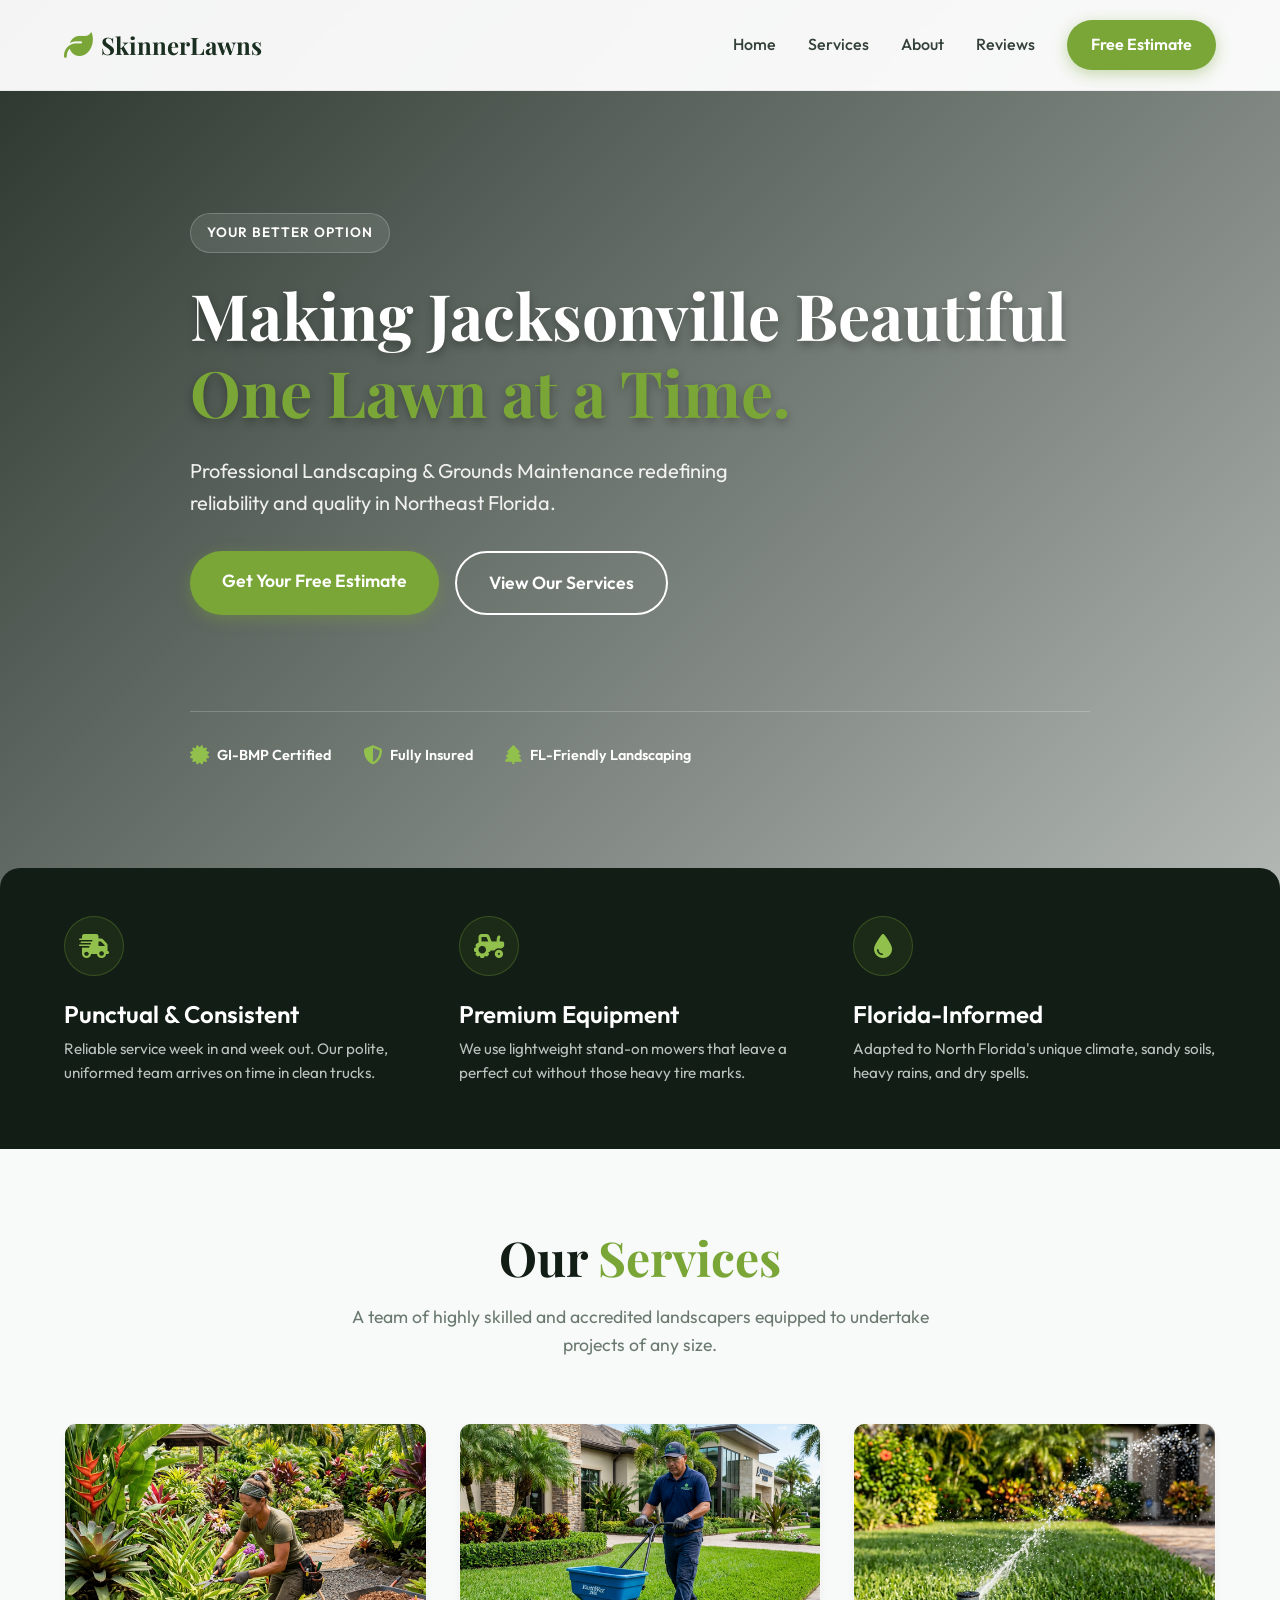
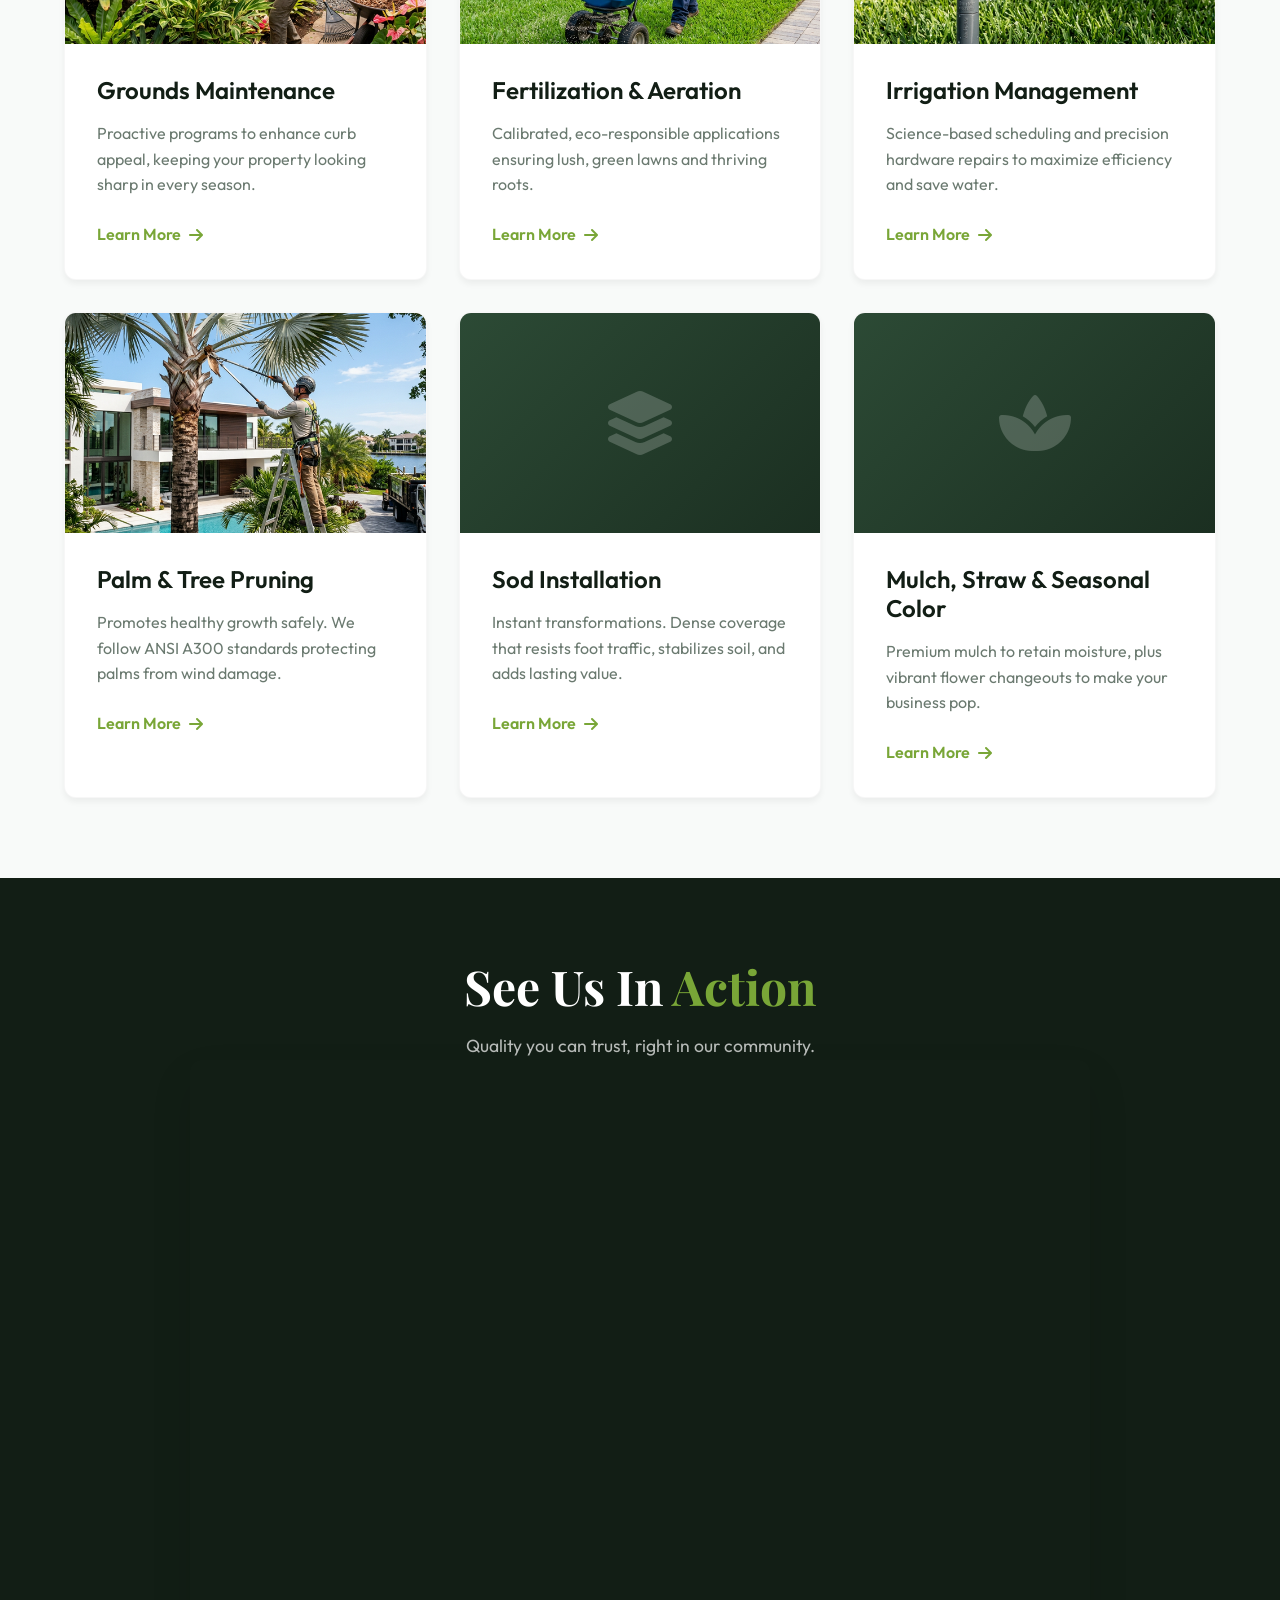
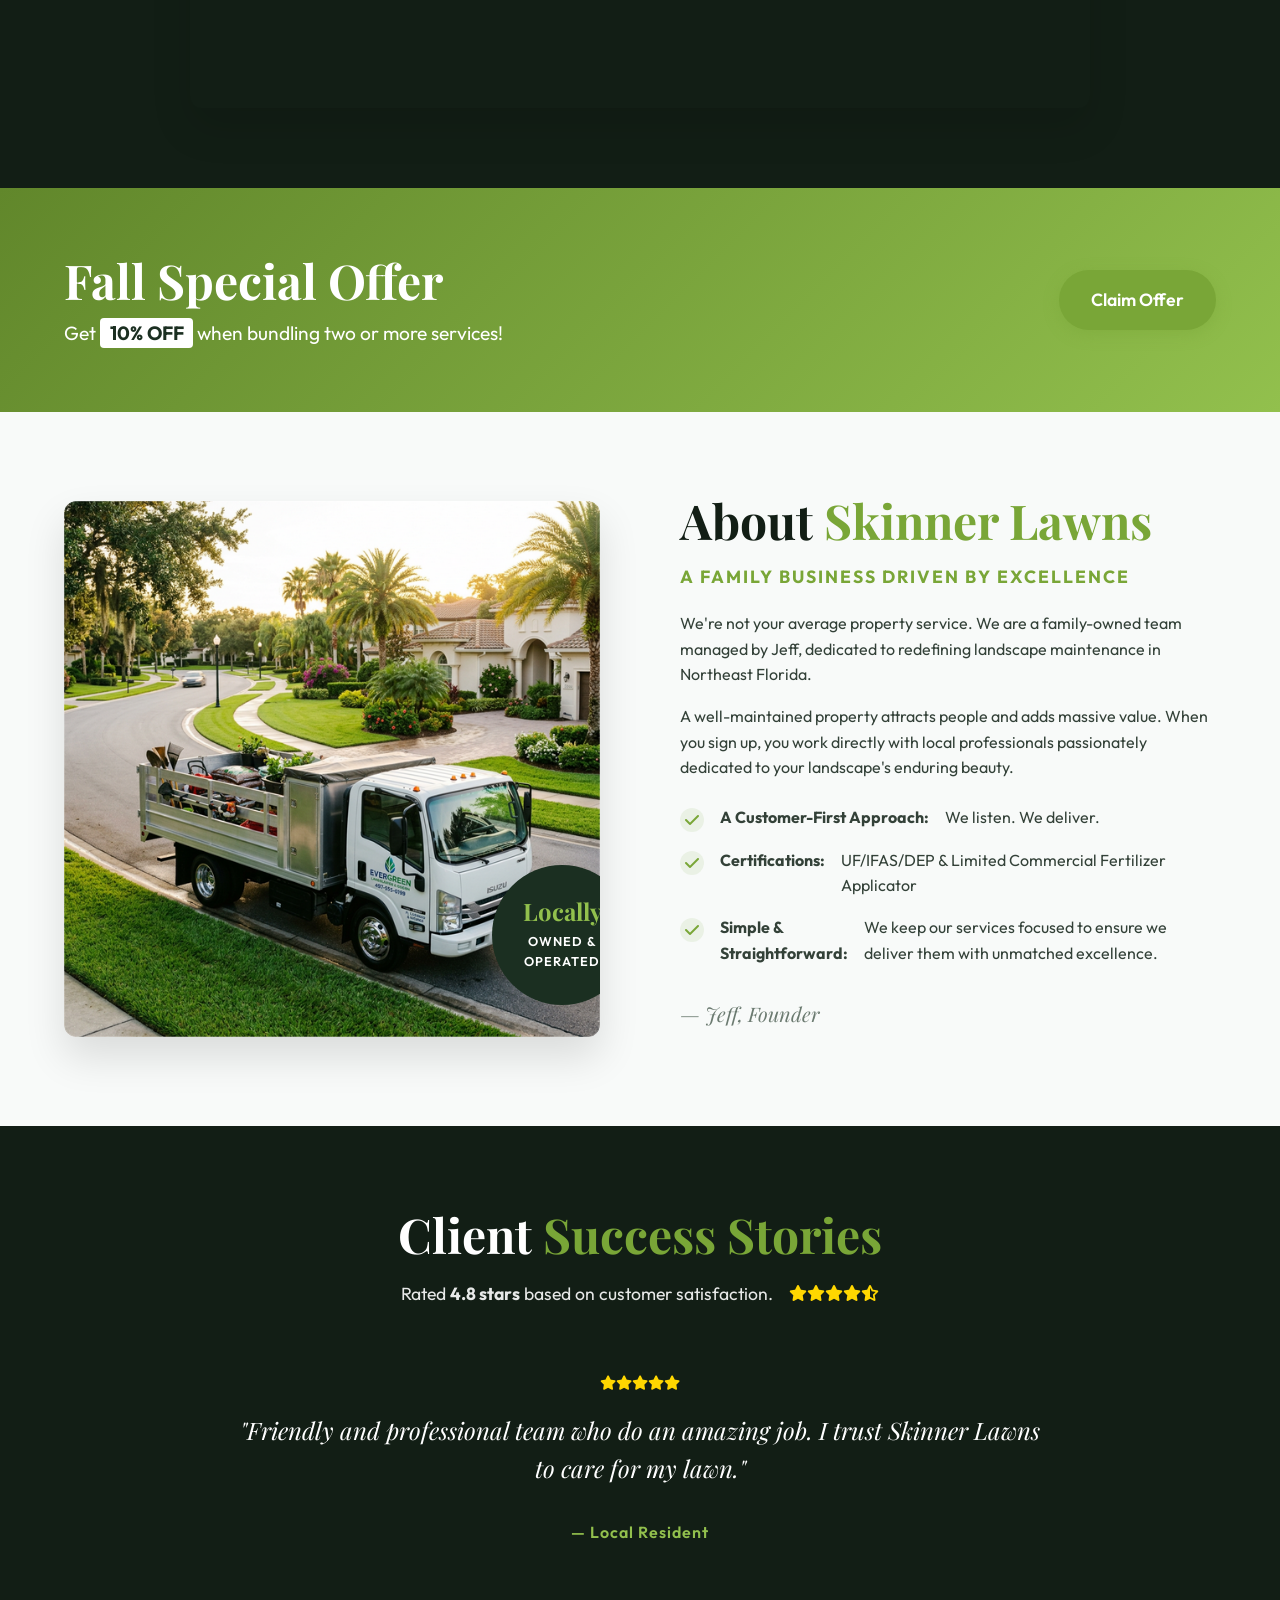
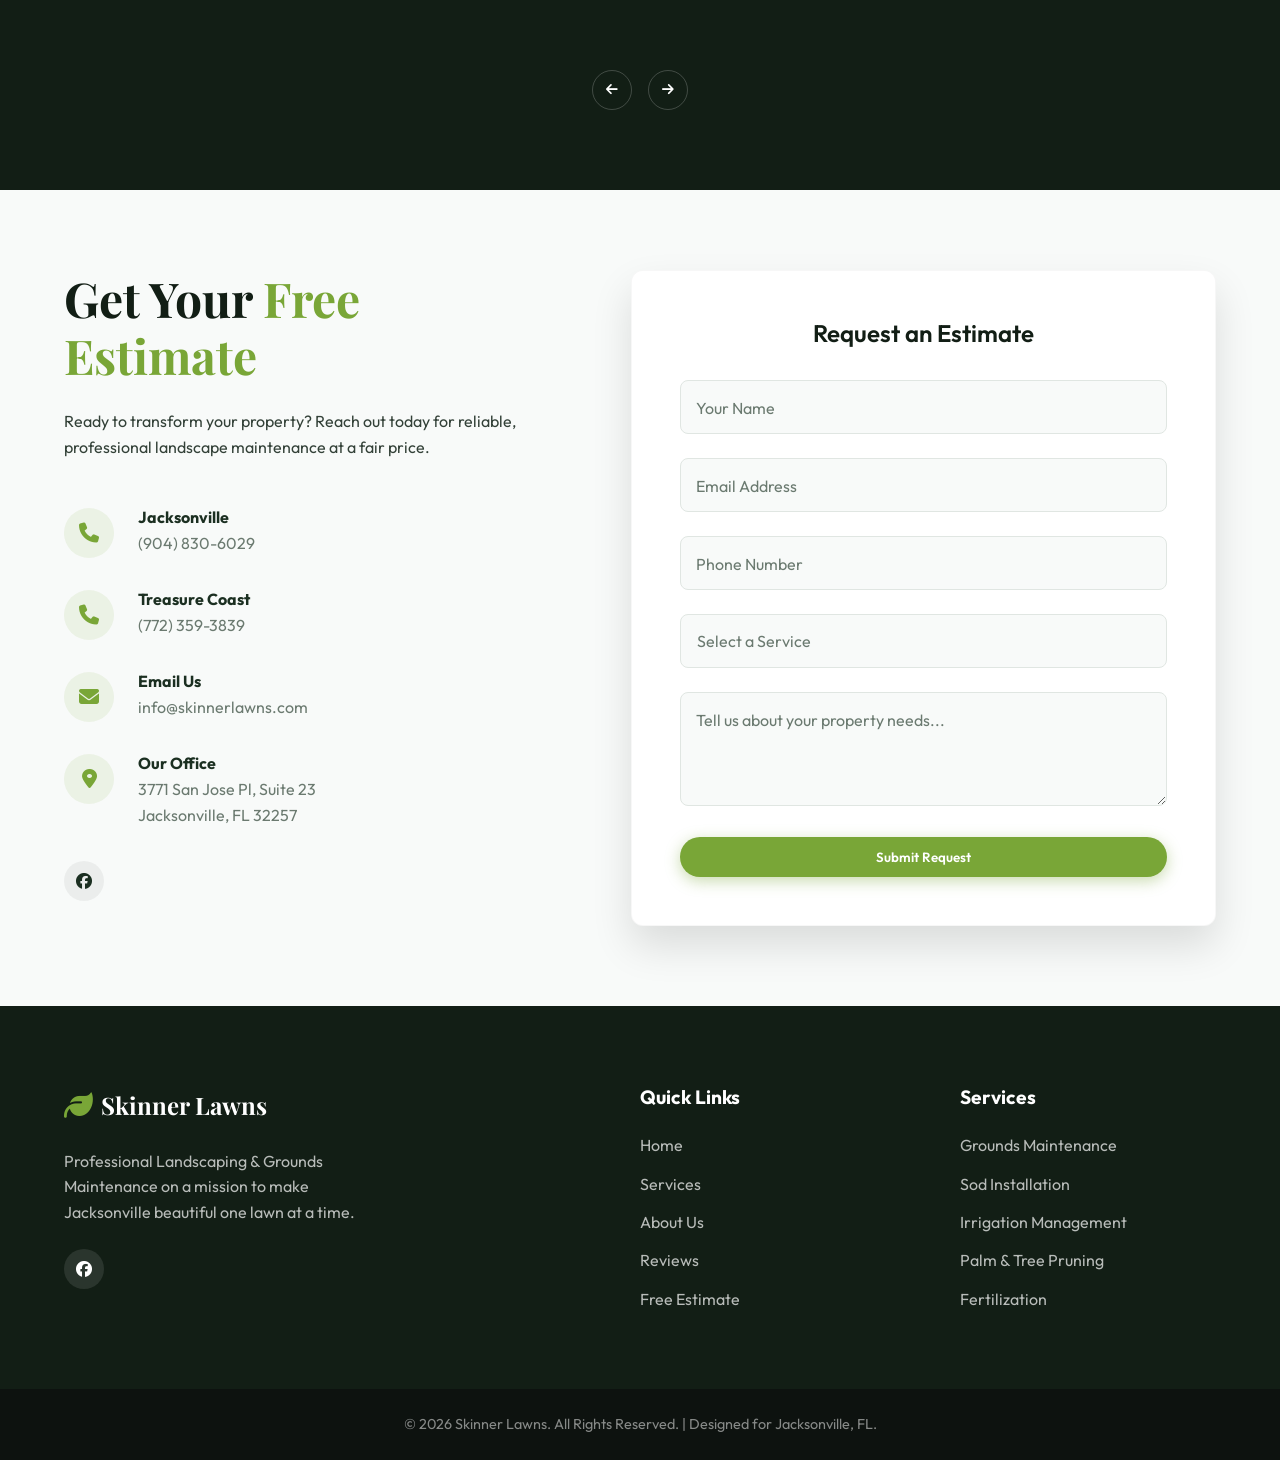
==== index.html @ cf9967a9 "Initial commit of Skinner Lawns website" ====
<!DOCTYPE html>
<html lang="en">

<head>
    <meta charset="UTF-8">
    <meta name="viewport" content="width=device-width, initial-scale=1.0">
    <!-- SEO Meta Tags -->
    <title>Skinner Lawns | Professional Landscaping & Grounds Maintenance in Jacksonville</title>
    <meta name="description"
        content="Skinner Lawns offers reliable, professional landscape maintenance for commercial and residential properties in Jacksonville, FL. Experts in Florida-Friendly Landscaping, sod, irrigation, and more.">
    <meta name="keywords"
        content="landscaping jacksonville, skinner lawns, grounds maintenance, lawn care, grass cutting, sod installation florida, irrigation repair">
    <meta name="author" content="Skinner Lawns">
    <!-- Fonts -->
    <link rel="preconnect" href="https://fonts.googleapis.com">
    <link rel="preconnect" href="https://fonts.gstatic.com" crossorigin>
    <link
        href="https://fonts.googleapis.com/css2?family=Outfit:wght@300;400;600;700&family=Playfair+Display:ital,wght@0,600;1,600&display=swap"
        rel="stylesheet">
    <!-- Icons -->
    <link rel="stylesheet" href="https://cdnjs.cloudflare.com/ajax/libs/font-awesome/6.4.0/css/all.min.css">
    <!-- Styles -->
    <link rel="stylesheet" href="styles.css">
</head>

<body>
    <!-- Header -->
    <header class="navbar">
        <div class="container nav-container">
            <a href="#" class="logo">
                <i class="fa-solid fa-leaf"></i>
                <span class="logo-text">Skinner<span class="logo-accent">Lawns</span></span>
            </a>
            <nav class="nav-links">
                <a href="#home">Home</a>
                <a href="#services">Services</a>
                <a href="#about">About</a>
                <a href="#testimonials">Reviews</a>
                <a href="#contact" class="btn btn-primary">Free Estimate</a>
            </nav>
            <div class="mobile-menu-toggle">
                <i class="fa-solid fa-bars"></i>
            </div>
        </div>
    </header>

    <!-- Hero Section -->
    <section id="home" class="hero">
        <div class="hero-bg">
            <div class="video-container">
                <iframe src="https://player.vimeo.com/video/823159631?background=1&autoplay=1&loop=1&byline=0&title=0"
                    frameborder="0" allow="autoplay; fullscreen" allowfullscreen></iframe>
            </div>
        </div>
        <div class="hero-overlay"></div>
        <div class="container hero-content">
            <div class="hero-text">
                <div class="badge">Your Better Option</div>
                <h1 class="hero-title">Making Jacksonville Beautiful <span class="text-accent">One Lawn at a
                        Time.</span></h1>
                <p class="hero-subtitle">Professional Landscaping & Grounds Maintenance redefining reliability and
                    quality in Northeast Florida.</p>
                <div class="hero-cta">
                    <a href="#contact" class="btn btn-primary btn-large">Get Your Free Estimate</a>
                    <a href="#services" class="btn btn-secondary btn-large">View Our Services</a>
                </div>
            </div>
            <div class="hero-certifications">
                <div class="cert-item"><i class="fa-solid fa-certificate"></i> GI-BMP Certified</div>
                <div class="cert-item"><i class="fa-solid fa-shield-halved"></i> Fully Insured</div>
                <div class="cert-item"><i class="fa-solid fa-tree"></i> FL-Friendly Landscaping</div>
            </div>
        </div>
    </section>

    <!-- Value Proposition Section -->
    <section class="value-prop">
        <div class="container">
            <div class="vpc-grid">
                <div class="vp-item">
                    <div class="vp-icon"><i class="fa-solid fa-truck-fast"></i></div>
                    <h3>Punctual & Consistent</h3>
                    <p>Reliable service week in and week out. Our polite, uniformed team arrives on time in clean
                        trucks.</p>
                </div>
                <div class="vp-item">
                    <div class="vp-icon"><i class="fa-solid fa-tractor"></i></div>
                    <h3>Premium Equipment</h3>
                    <p>We use lightweight stand-on mowers that leave a perfect cut without those heavy tire marks.</p>
                </div>
                <div class="vp-item">
                    <div class="vp-icon"><i class="fa-solid fa-droplet"></i></div>
                    <h3>Florida-Informed</h3>
                    <p>Adapted to North Florida's unique climate, sandy soils, heavy rains, and dry spells.</p>
                </div>
            </div>
        </div>
    </section>

    <!-- Services Section -->
    <section id="services" class="services section-padding">
        <div class="container">
            <div class="section-header text-center">
                <h2>Our <span class="text-accent">Services</span></h2>
                <p>A team of highly skilled and accredited landscapers equipped to undertake projects of any size.</p>
            </div>
            <div class="services-grid">
                <div class="service-card">
                    <div class="service-image-wrapper">
                        <img src="assets/service_mowing.png" alt="Grounds Maintenance" id="serviceImage1">
                    </div>
                    <div class="service-content">
                        <h3>Grounds Maintenance</h3>
                        <p>Proactive programs to enhance curb appeal, keeping your property looking sharp in every
                            season.</p>
                        <a href="#contact" class="service-link">Learn More <i class="fa-solid fa-arrow-right"></i></a>
                    </div>
                </div>
                <div class="service-card">
                    <div class="service-image-wrapper">
                        <img src="assets/service_fertilization.png" alt="Fertilization & Aeration" id="serviceImage2">
                    </div>
                    <div class="service-content">
                        <h3>Fertilization & Aeration</h3>
                        <p>Calibrated, eco-responsible applications ensuring lush, green lawns and thriving roots.</p>
                        <a href="#contact" class="service-link">Learn More <i class="fa-solid fa-arrow-right"></i></a>
                    </div>
                </div>
                <div class="service-card">
                    <div class="service-image-wrapper">
                        <img src="assets/service_irrigation.png" alt="Irrigation Management" id="serviceImage3">
                    </div>
                    <div class="service-content">
                        <h3>Irrigation Management</h3>
                        <p>Science-based scheduling and precision hardware repairs to maximize efficiency and save
                            water.</p>
                        <a href="#contact" class="service-link">Learn More <i class="fa-solid fa-arrow-right"></i></a>
                    </div>
                </div>
                <div class="service-card">
                    <div class="service-image-wrapper">
                        <img src="assets/service_pruning.png" alt="Palm & Tree Pruning" id="serviceImage4">
                    </div>
                    <div class="service-content">
                        <h3>Palm & Tree Pruning</h3>
                        <p>Promotes healthy growth safely. We follow ANSI A300 standards protecting palms from wind
                            damage.</p>
                        <a href="#contact" class="service-link">Learn More <i class="fa-solid fa-arrow-right"></i></a>
                    </div>
                </div>
                <div class="service-card">
                    <div class="service-image-placeholder"><i class="fa-solid fa-layer-group"></i></div>
                    <div class="service-content">
                        <h3>Sod Installation</h3>
                        <p>Instant transformations. Dense coverage that resists foot traffic, stabilizes soil, and adds
                            lasting value.</p>
                        <a href="#contact" class="service-link">Learn More <i class="fa-solid fa-arrow-right"></i></a>
                    </div>
                </div>
                <div class="service-card">
                    <div class="service-image-placeholder"><i class="fa-solid fa-spa"></i></div>
                    <div class="service-content">
                        <h3>Mulch, Straw & Seasonal Color</h3>
                        <p>Premium mulch to retain moisture, plus vibrant flower changeouts to make your business pop.
                        </p>
                        <a href="#contact" class="service-link">Learn More <i class="fa-solid fa-arrow-right"></i></a>
                    </div>
                </div>
            </div>
        </div>
    </section>

    <!-- Video Showcase Section -->
    <section class="video-showcase section-padding" style="background-color: var(--primary-dark); color: white;">
        <div class="container">
            <div class="section-header text-center">
                <h2 style="color: white;">See Us In <span class="text-accent">Action</span></h2>
                <p style="color: rgba(255,255,255,0.7);">Quality you can trust, right in our community.</p>
            </div>
            <div class="video-wrapper"
                style="position: relative; padding-bottom: 56.25%; height: 0; overflow: hidden; max-width: 900px; margin: 0 auto; border-radius: var(--border-radius); box-shadow: var(--shadow-lg);">
                <iframe src="https://player.vimeo.com/video/1162400580?color=79a637&title=0&byline=0&portrait=0"
                    style="position: absolute; top: 0; left: 0; width: 100%; height: 100%; border: 0;"
                    allow="autoplay; fullscreen; picture-in-picture" allowfullscreen></iframe>
            </div>
        </div>
    </section>

    <!-- Special Offer Banner -->
    <section class="special-offer">
        <div class="container offer-container">
            <div class="offer-text">
                <h2>Fall Special Offer</h2>
                <p>Get <span class="highlight">10% OFF</span> when bundling two or more services!</p>
            </div>
            <a href="#contact" class="btn btn-primary btn-large">Claim Offer</a>
        </div>
    </section>

    <!-- About Section -->
    <section id="about" class="about section-padding">
        <div class="container about-container">
            <div class="about-image">
                <img src="assets/about_team.png" alt="Skinner Lawns Team" id="aboutImage">
                <div class="experience-badge">
                    <span class="number">Locally</span>
                    <span class="text">Owned & Operated</span>
                </div>
            </div>
            <div class="about-text">
                <h2>About <span class="text-accent">Skinner Lawns</span></h2>
                <h4 class="founder-intro">A Family Business Driven by Excellence</h4>
                <p>We're not your average property service. We are a family-owned team managed by Jeff, dedicated to
                    redefining landscape maintenance in Northeast Florida.</p>
                <p>A well-maintained property attracts people and adds massive value. When you sign up, you work
                    directly with local professionals passionately dedicated to your landscape's enduring beauty.</p>
                <ul class="about-list">
                    <li><i class="fa-solid fa-check"></i> <strong>A Customer-First Approach:</strong> We listen. We
                        deliver.</li>
                    <li><i class="fa-solid fa-check"></i> <strong>Certifications:</strong> UF/IFAS/DEP & Limited
                        Commercial Fertilizer Applicator</li>
                    <li><i class="fa-solid fa-check"></i> <strong>Simple & Straightforward:</strong> We keep our
                        services focused to ensure we deliver them with unmatched excellence.</li>
                </ul>
                <div class="founder-sig">
                    <p>— Jeff, Founder</p>
                </div>
            </div>
        </div>
    </section>

    <!-- Testimonials Section -->
    <section id="testimonials" class="testimonials section-padding dark-bg">
        <div class="container">
            <div class="section-header text-center">
                <h2>Client <span class="text-accent">Success Stories</span></h2>
                <div class="rating-overall">
                    <p>Rated <strong>4.8 stars</strong> based on customer satisfaction.</p>
                    <div class="stars">
                        <i class="fa-solid fa-star"></i><i class="fa-solid fa-star"></i><i
                            class="fa-solid fa-star"></i><i class="fa-solid fa-star"></i><i
                            class="fa-solid fa-star-half-stroke"></i>
                    </div>
                </div>
            </div>
            <div class="testimonial-slider" id="testimonialSlider">
                <!-- Javascript will populate this -->
            </div>
            <div class="slider-controls">
                <button class="slider-btn" id="prevBtn"><i class="fa-solid fa-arrow-left"></i></button>
                <button class="slider-btn" id="nextBtn"><i class="fa-solid fa-arrow-right"></i></button>
            </div>
        </div>
    </section>

    <!-- Free Estimate / Contact Section -->
    <section id="contact" class="contact section-padding">
        <div class="container contact-container">
            <div class="contact-info">
                <h2>Get Your <span class="text-accent">Free Estimate</span></h2>
                <p>Ready to transform your property? Reach out today for reliable, professional landscape maintenance at
                    a fair price.</p>

                <div class="contact-details">
                    <div class="contact-item">
                        <div class="icon"><i class="fa-solid fa-phone"></i></div>
                        <div>
                            <h4>Jacksonville</h4>
                            <a href="tel:9048306029">(904) 830-6029</a>
                        </div>
                    </div>
                    <div class="contact-item">
                        <div class="icon"><i class="fa-solid fa-phone"></i></div>
                        <div>
                            <h4>Treasure Coast</h4>
                            <a href="tel:7723593839">(772) 359-3839</a>
                        </div>
                    </div>
                    <div class="contact-item">
                        <div class="icon"><i class="fa-solid fa-envelope"></i></div>
                        <div>
                            <h4>Email Us</h4>
                            <a href="mailto:info@skinnerlawns.com">info@skinnerlawns.com</a>
                        </div>
                    </div>
                    <div class="contact-item">
                        <div class="icon"><i class="fa-solid fa-location-dot"></i></div>
                        <div>
                            <h4>Our Office</h4>
                            <address>3771 San Jose Pl, Suite 23<br>Jacksonville, FL 32257</address>
                        </div>
                    </div>
                </div>

                <div class="social-links mt-4">
                    <a href="https://facebook.com/skinnerlawnservices/" target="_blank" aria-label="Facebook"><i
                            class="fa-brands fa-facebook"></i></a>
                </div>
            </div>

            <div class="contact-form-wrapper">
                <form class="contact-form" id="estimateForm">
                    <h3>Request an Estimate</h3>
                    <div class="form-group">
                        <input type="text" id="name" required placeholder=" ">
                        <label for="name">Your Name</label>
                    </div>
                    <div class="form-group">
                        <input type="email" id="email" required placeholder=" ">
                        <label for="email">Email Address</label>
                    </div>
                    <div class="form-group">
                        <input type="tel" id="phone" required placeholder=" ">
                        <label for="phone">Phone Number</label>
                    </div>
                    <div class="form-group">
                        <select id="service" required>
                            <option value="" disabled selected>Select a Service</option>
                            <option value="grounds">Grounds Maintenance</option>
                            <option value="sod">Sod Installation</option>
                            <option value="pruning">Palm & Tree Pruning</option>
                            <option value="irrigation">Irrigation Management</option>
                            <option value="other">Other / Bundle</option>
                        </select>
                    </div>
                    <div class="form-group">
                        <textarea id="message" rows="4" required placeholder=" "></textarea>
                        <label for="message">Tell us about your property needs...</label>
                    </div>
                    <button type="submit" class="btn btn-primary btn-block">Submit Request</button>
                    <div class="form-success" id="formSuccess"
                        style="display:none; color: var(--accent-light); margin-top: 15px; text-align: center;">
                        Thank you! We'll be in touch shortly.
                    </div>
                </form>
            </div>
        </div>
    </section>

    <!-- Footer -->
    <footer class="footer">
        <div class="container footer-container">
            <div class="footer-col">
                <a href="#" class="logo footer-logo">
                    <i class="fa-solid fa-leaf"></i>
                    <span>Skinner Lawns</span>
                </a>
                <p>Professional Landscaping & Grounds Maintenance on a mission to make Jacksonville beautiful one lawn
                    at a time.</p>
                <div class="social-links">
                    <a href="https://facebook.com/skinnerlawnservices/" target="_blank"><i
                            class="fa-brands fa-facebook"></i></a>
                </div>
            </div>
            <div class="footer-col">
                <h4 class="footer-title">Quick Links</h4>
                <ul class="footer-links">
                    <li><a href="#home">Home</a></li>
                    <li><a href="#services">Services</a></li>
                    <li><a href="#about">About Us</a></li>
                    <li><a href="#testimonials">Reviews</a></li>
                    <li><a href="#contact">Free Estimate</a></li>
                </ul>
            </div>
            <div class="footer-col">
                <h4 class="footer-title">Services</h4>
                <ul class="footer-links">
                    <li><a href="#services">Grounds Maintenance</a></li>
                    <li><a href="#services">Sod Installation</a></li>
                    <li><a href="#services">Irrigation Management</a></li>
                    <li><a href="#services">Palm & Tree Pruning</a></li>
                    <li><a href="#services">Fertilization</a></li>
                </ul>
            </div>
        </div>
        <div class="footer-bottom">
            <div class="container">
                <p>&copy; 2026 Skinner Lawns. All Rights Reserved. | Designed for Jacksonville, FL.</p>
            </div>
        </div>
    </footer>

    <!-- Scripts -->
    <script src="script.js"></script>
</body>

</html>
---- styles.css ----
/* --- DESIGN SYSTEM & TOKENS --- */
:root {
    /* Color Palette */
    --primary-color: #1b2f21;
    /* Deep Forest Green */
    --primary-light: #2c4a35;
    --primary-dark: #121e15;

    --accent-color: #79a637;
    /* Vibrant Grass Green */
    --accent-light: #92c04d;
    --accent-dark: #61872b;

    --bg-light: #f8faf9;
    --bg-white: #ffffff;
    --bg-dark: #111814;

    --text-main: #334138;
    --text-muted: #6b7a70;
    --text-light: #e5ebe7;

    /* Typography */
    --font-sans: 'Outfit', sans-serif;
    --font-serif: 'Playfair Display', serif;

    /* Spacing & Utilities */
    --section-padding: 5rem 0;
    --border-radius: 12px;
    --transition: all 0.3s cubic-bezier(0.25, 0.8, 0.25, 1);
    --shadow-sm: 0 4px 6px rgba(0, 0, 0, 0.05);
    --shadow-md: 0 10px 20px rgba(0, 0, 0, 0.08);
    --shadow-lg: 0 20px 40px rgba(0, 0, 0, 0.12);
}

/* --- RESET & GLOBAL --- */
* {
    margin: 0;
    padding: 0;
    box-sizing: border-box;
}

html {
    scroll-behavior: smooth;
    scroll-padding-top: 80px;
}

body {
    font-family: var(--font-sans);
    color: var(--text-main);
    background-color: var(--bg-light);
    line-height: 1.6;
    overflow-x: hidden;
}

h1,
h2,
h3,
h4,
h5,
h6 {
    font-family: var(--font-serif);
    color: var(--primary-dark);
    line-height: 1.2;
    margin-bottom: 1rem;
}

p {
    margin-bottom: 1rem;
}

a {
    text-decoration: none;
    color: inherit;
    transition: var(--transition);
}

img {
    max-width: 100%;
    display: block;
    border-radius: var(--border-radius);
}

.container {
    width: 90%;
    max-width: 1280px;
    margin: 0 auto;
}

.section-padding {
    padding: var(--section-padding);
}

.text-center {
    text-align: center;
}

.text-accent {
    color: var(--accent-color);
}

.mt-4 {
    margin-top: 2rem;
}

/* --- TYPOGRAPHY UTILITIES --- */
h1 {
    font-size: clamp(2.5rem, 5vw, 4.5rem);
}

h2 {
    font-size: clamp(2rem, 4vw, 3rem);
    font-weight: 700;
}

h3 {
    font-size: 1.5rem;
    font-family: var(--font-sans);
    font-weight: 600;
}

/* --- BUTTONS --- */
.btn {
    display: inline-block;
    padding: 0.75rem 1.5rem;
    border-radius: 50px;
    font-weight: 600;
    cursor: pointer;
    border: none;
    text-align: center;
    transition: var(--transition);
    font-family: var(--font-sans);
}

.btn-primary {
    background-color: var(--accent-color);
    color: white;
    box-shadow: 0 4px 15px rgba(121, 166, 55, 0.4);
}

.btn-primary:hover {
    background-color: var(--accent-light);
    transform: translateY(-2px);
    box-shadow: 0 6px 20px rgba(121, 166, 55, 0.6);
}

.btn-secondary {
    background-color: transparent;
    color: white;
    border: 2px solid white;
}

.btn-secondary:hover {
    background-color: white;
    color: var(--primary-dark);
}

.btn-large {
    padding: 1rem 2rem;
    font-size: 1.1rem;
}

.btn-block {
    display: block;
    width: 100%;
}

/* --- NAVBAR --- */
.navbar {
    position: fixed;
    top: 0;
    left: 0;
    width: 100%;
    z-index: 1000;
    background: rgba(255, 255, 255, 0.95);
    backdrop-filter: blur(10px);
    border-bottom: 1px solid rgba(0, 0, 0, 0.05);
    transition: var(--transition);
}

.nav-container {
    display: flex;
    justify-content: space-between;
    align-items: center;
    height: 80px;
}

.logo {
    display: flex;
    align-items: center;
    gap: 0.5rem;
    font-size: 1.5rem;
    font-weight: 700;
    font-family: var(--font-serif);
    color: var(--primary-color);
}

.logo i {
    color: var(--accent-color);
    font-size: 1.8rem;
}

.nav-links {
    display: flex;
    gap: 2rem;
    align-items: center;
}

.nav-links a:not(.btn) {
    font-weight: 500;
    color: var(--text-main);
    position: relative;
}

.nav-links a:not(.btn)::after {
    content: '';
    position: absolute;
    bottom: -4px;
    left: 0;
    height: 2px;
    width: 0;
    background-color: var(--accent-color);
    transition: var(--transition);
}

.nav-links a:not(.btn):hover::after {
    width: 100%;
}

.mobile-menu-toggle {
    display: none;
    font-size: 1.5rem;
    cursor: pointer;
    color: var(--primary-dark);
}

/* --- HERO SECTION --- */
.hero {
    position: relative;
    height: 100vh;
    min-height: 700px;
    display: flex;
    align-items: center;
    padding-top: 80px;
    color: white;
    overflow: hidden;
}

.hero-bg {
    position: absolute;
    top: 0;
    left: 0;
    width: 100%;
    height: 100%;
    z-index: -2;
}

.video-container {
    position: absolute;
    top: 50%;
    left: 50%;
    width: 100vw;
    height: 100vh;
    transform: translate(-50%, -50%);
    pointer-events: none;
    overflow: hidden;
}

@media (min-aspect-ratio: 16/9) {
    .video-container iframe {
        width: 100vw;
        height: 56.25vw;
    }
}

@media (max-aspect-ratio: 16/9) {
    .video-container iframe {
        width: 177.78vh;
        height: 100vh;
    }
}

.video-container iframe {
    position: absolute;
    top: 50%;
    left: 50%;
    transform: translate(-50%, -50%);
}

.hero-overlay {
    position: absolute;
    top: 0;
    left: 0;
    width: 100%;
    height: 100%;
    background: linear-gradient(135deg, rgba(18, 30, 21, 0.9) 0%, rgba(18, 30, 21, 0.6) 50%, rgba(18, 30, 21, 0.3) 100%);
    z-index: -1;
}

.hero-content {
    display: grid;
    grid-template-columns: 1fr;
    gap: 3rem;
    max-width: 900px;
}

.badge {
    display: inline-block;
    padding: 0.5rem 1rem;
    background: rgba(255, 255, 255, 0.1);
    border: 1px solid rgba(255, 255, 255, 0.2);
    border-radius: 50px;
    font-size: 0.85rem;
    font-weight: 600;
    letter-spacing: 1px;
    text-transform: uppercase;
    margin-bottom: 1.5rem;
    backdrop-filter: blur(4px);
}

.hero-title {
    color: white;
    margin-bottom: 1.5rem;
    text-shadow: 0 4px 10px rgba(0, 0, 0, 0.3);
}

.hero-subtitle {
    font-size: 1.25rem;
    margin-bottom: 2rem;
    opacity: 0.9;
    max-width: 600px;
}

.hero-cta {
    display: flex;
    gap: 1rem;
    flex-wrap: wrap;
}

.hero-certifications {
    display: flex;
    gap: 2rem;
    margin-top: 3rem;
    padding-top: 2rem;
    border-top: 1px solid rgba(255, 255, 255, 0.2);
    flex-wrap: wrap;
}

.cert-item {
    display: flex;
    align-items: center;
    gap: 0.5rem;
    font-size: 0.9rem;
    font-weight: 600;
}

.cert-item i {
    color: var(--accent-light);
    font-size: 1.2rem;
}

/* --- VALUE PROP SECTION --- */
.value-prop {
    background-color: var(--primary-dark);
    color: white;
    padding: 3rem 0;
    position: relative;
    z-index: 10;
    margin-top: -2rem;
    border-radius: 20px 20px 0 0;
}

.vpc-grid {
    display: grid;
    grid-template-columns: repeat(auto-fit, minmax(280px, 1fr));
    gap: 2rem;
}

.vp-item {
    display: flex;
    flex-direction: column;
    align-items: flex-start;
}

.vp-icon {
    width: 60px;
    height: 60px;
    background: rgba(121, 166, 55, 0.1);
    border-radius: 50%;
    display: flex;
    align-items: center;
    justify-content: center;
    font-size: 1.5rem;
    color: var(--accent-light);
    margin-bottom: 1.5rem;
    border: 1px solid rgba(121, 166, 55, 0.3);
    transition: var(--transition);
}

.vp-item:hover .vp-icon {
    background: var(--accent-color);
    color: white;
    transform: scale(1.1);
}

.vp-item h3 {
    color: white;
    margin-bottom: 0.5rem;
}

.vp-item p {
    color: var(--text-light);
    opacity: 0.8;
    font-size: 0.95rem;
}

/* --- SERVICES --- */
.services {
    background-color: var(--bg-light);
}

.section-header p {
    color: var(--text-muted);
    max-width: 600px;
    margin: 0 auto;
    font-size: 1.1rem;
}

.services-grid {
    display: grid;
    grid-template-columns: repeat(auto-fit, minmax(320px, 1fr));
    gap: 2rem;
    margin-top: 4rem;
}

.service-card {
    background: var(--bg-white);
    border-radius: var(--border-radius);
    overflow: hidden;
    box-shadow: var(--shadow-sm);
    transition: var(--transition);
    border: 1px solid rgba(0, 0, 0, 0.03);
    position: relative;
    top: 0;
}

.service-card:hover {
    box-shadow: var(--shadow-lg);
    top: -10px;
}

.service-image-wrapper {
    height: 220px;
    overflow: hidden;
}

.service-image-wrapper img {
    width: 100%;
    height: 100%;
    object-fit: cover;
    border-radius: 0;
    transition: transform 0.5s ease;
}

.service-card:hover .service-image-wrapper img {
    transform: scale(1.05);
}

.service-image-placeholder {
    height: 220px;
    background: linear-gradient(135deg, var(--primary-light), var(--primary-color));
    display: flex;
    align-items: center;
    justify-content: center;
    font-size: 4rem;
    color: rgba(255, 255, 255, 0.2);
}

.service-content {
    padding: 2rem;
}

.service-content p {
    color: var(--text-muted);
    margin-bottom: 1.5rem;
}

.service-link {
    display: inline-flex;
    align-items: center;
    gap: 0.5rem;
    color: var(--accent-color);
    font-weight: 600;
}

.service-link i {
    transition: transform 0.3s ease;
}

.service-link:hover i {
    transform: translateX(5px);
}

/* --- SPECIAL OFFER --- */
.special-offer {
    background: linear-gradient(135deg, var(--accent-dark), var(--accent-light));
    padding: 4rem 0;
    color: white;
}

.offer-container {
    display: flex;
    justify-content: space-between;
    align-items: center;
    flex-wrap: wrap;
    gap: 2rem;
}

.offer-text h2 {
    color: white;
    margin-bottom: 0.5rem;
}

.offer-text p {
    font-size: 1.2rem;
    margin: 0;
}

.highlight {
    background: var(--bg-white);
    color: var(--primary-color);
    padding: 0.2rem 0.6rem;
    border-radius: 4px;
    font-weight: 700;
}

/* --- ABOUT SECTION --- */
.about-container {
    display: grid;
    grid-template-columns: 1fr 1fr;
    gap: 5rem;
    align-items: center;
}

.about-image {
    position: relative;
    border-radius: var(--border-radius);
    overflow: hidden;
    box-shadow: var(--shadow-lg);
}

.about-image::before {
    content: '';
    position: absolute;
    top: 0;
    left: 0;
    right: 0;
    bottom: 0;
    border: 1px solid rgba(255, 255, 255, 0.2);
    border-radius: inherit;
    z-index: 2;
    pointer-events: none;
}

.experience-badge {
    position: absolute;
    bottom: 2rem;
    right: -2rem;
    background: var(--primary-color);
    color: white;
    padding: 1.5rem;
    border-radius: 50%;
    width: 140px;
    height: 140px;
    display: flex;
    flex-direction: column;
    justify-content: center;
    align-items: center;
    text-align: center;
    box-shadow: var(--shadow-lg);
    z-index: 3;
    animation: float 6s ease-in-out infinite;
}

@keyframes float {
    0% {
        transform: translateY(0px);
    }

    50% {
        transform: translateY(-15px);
    }

    100% {
        transform: translateY(0px);
    }
}

.experience-badge .number {
    font-family: var(--font-serif);
    font-size: 1.5rem;
    font-weight: 700;
    color: var(--accent-light);
    line-height: 1;
}

.experience-badge .text {
    font-size: 0.8rem;
    font-weight: 600;
    text-transform: uppercase;
    letter-spacing: 1px;
    margin-top: 0.5rem;
}

.founder-intro {
    color: var(--accent-color);
    font-family: var(--font-sans);
    font-size: 1.1rem;
    text-transform: uppercase;
    letter-spacing: 2px;
    margin-bottom: 1.5rem;
}

.about-list {
    list-style: none;
    margin-top: 1.5rem;
}

.about-list li {
    display: flex;
    gap: 1rem;
    margin-bottom: 1rem;
    color: var(--text-main);
}

.about-list i {
    color: var(--accent-color);
    background: rgba(121, 166, 55, 0.1);
    width: 24px;
    height: 24px;
    border-radius: 50%;
    display: flex;
    align-items: center;
    justify-content: center;
    flex-shrink: 0;
    margin-top: 3px;
}

.founder-sig {
    margin-top: 2rem;
    font-family: var(--font-serif);
    font-size: 1.25rem;
    font-style: italic;
    color: var(--text-muted);
}

/* --- TESTIMONIALS --- */
.dark-bg {
    background-color: var(--primary-dark);
    color: white;
}

.dark-bg .section-header p,
.dark-bg h2 {
    color: white;
}

.rating-overall {
    display: flex;
    align-items: center;
    justify-content: center;
    gap: 1rem;
    margin-top: 1rem;
}

.rating-overall p {
    margin: 0;
    opacity: 0.9;
}

.stars {
    color: #ffd700;
}

.testimonial-slider {
    margin-top: 4rem;
    position: relative;
    overflow: hidden;
    min-height: 250px;
}

.testimonial-card {
    position: absolute;
    top: 0;
    left: 0;
    width: 100%;
    opacity: 0;
    transform: translateX(50px);
    transition: all 0.5s ease;
    text-align: center;
    padding: 0 1rem;
    visibility: hidden;
}

.testimonial-card.active {
    opacity: 1;
    transform: translateX(0);
    visibility: visible;
}

.testimonial-text {
    font-family: var(--font-serif);
    font-size: 1.5rem;
    line-height: 1.6;
    margin-bottom: 2rem;
    font-style: italic;
    max-width: 800px;
    margin-left: auto;
    margin-right: auto;
}

.testimonial-author {
    font-weight: 600;
    color: var(--accent-light);
    letter-spacing: 1px;
}

.slider-controls {
    display: flex;
    justify-content: center;
    gap: 1rem;
    margin-top: 3rem;
}

.slider-btn {
    background: transparent;
    border: 1px solid rgba(255, 255, 255, 0.2);
    color: white;
    width: 40px;
    height: 40px;
    border-radius: 50%;
    cursor: pointer;
    transition: var(--transition);
}

.slider-btn:hover {
    background: var(--accent-color);
    border-color: var(--accent-color);
}

/* --- CONTACT SECTION --- */
.contact-container {
    display: grid;
    grid-template-columns: 1fr 1.2fr;
    gap: 5rem;
}

.contact-info h2 {
    margin-bottom: 1.5rem;
}

.contact-details {
    margin-top: 3rem;
}

.contact-item {
    display: flex;
    gap: 1.5rem;
    margin-bottom: 2rem;
}

.contact-item .icon {
    width: 50px;
    height: 50px;
    background: rgba(121, 166, 55, 0.1);
    color: var(--accent-color);
    border-radius: 50%;
    display: flex;
    align-items: center;
    justify-content: center;
    font-size: 1.25rem;
    flex-shrink: 0;
}

.contact-item h4 {
    margin-bottom: 0.25rem;
    font-family: var(--font-sans);
    color: var(--primary-color);
}

.contact-item a,
.contact-item address {
    color: var(--text-muted);
    font-style: normal;
}

.contact-item a:hover {
    color: var(--accent-color);
}

.social-links a {
    display: inline-flex;
    align-items: center;
    justify-content: center;
    width: 40px;
    height: 40px;
    background: rgba(0, 0, 0, 0.05);
    color: var(--primary-color);
    border-radius: 50%;
    margin-right: 0.5rem;
    transition: var(--transition);
}

.social-links a:hover {
    background: var(--accent-color);
    color: white;
}

/* Contact Form */
.contact-form-wrapper {
    background: var(--bg-white);
    padding: 3rem;
    border-radius: var(--border-radius);
    box-shadow: var(--shadow-lg);
    border: 1px solid rgba(0, 0, 0, 0.03);
}

.contact-form h3 {
    margin-bottom: 2rem;
    text-align: center;
}

.form-group {
    position: relative;
    margin-bottom: 1.5rem;
}

.form-group input,
.form-group textarea,
.form-group select {
    width: 100%;
    padding: 1rem;
    border: 1px solid #e0e6e2;
    border-radius: 8px;
    font-family: var(--font-sans);
    font-size: 1rem;
    background: var(--bg-light);
    transition: var(--transition);
    outline: none;
}

.form-group select {
    appearance: none;
    -webkit-appearance: none;
    color: var(--text-muted);
}

.form-group input:focus,
.form-group textarea:focus,
.form-group select:focus {
    border-color: var(--accent-color);
    box-shadow: 0 0 0 4px rgba(121, 166, 55, 0.1);
    background: white;
}

/* Floating Labels */
.form-group label {
    position: absolute;
    left: 1rem;
    top: 1rem;
    color: var(--text-muted);
    transition: var(--transition);
    pointer-events: none;
    background: transparent;
}

.form-group input:focus~label,
.form-group input:not(:placeholder-shown)~label,
.form-group textarea:focus~label,
.form-group textarea:not(:placeholder-shown)~label {
    top: -0.6rem;
    left: 0.8rem;
    font-size: 0.8rem;
    background: white;
    padding: 0 0.4rem;
    color: var(--accent-color);
    font-weight: 600;
}

.form-group textarea {
    resize: vertical;
}

/* --- FOOTER --- */
.footer {
    background-color: var(--primary-dark);
    color: white;
    padding-top: 5rem;
}

.footer-container {
    display: grid;
    grid-template-columns: 2fr 1fr 1fr;
    gap: 4rem;
    margin-bottom: 4rem;
}

.footer-logo {
    color: white;
    margin-bottom: 1.5rem;
}

.footer-col p {
    color: rgba(255, 255, 255, 0.7);
    max-width: 300px;
    margin-bottom: 1.5rem;
}

.footer-col .social-links a {
    background: rgba(255, 255, 255, 0.1);
    color: white;
}

.footer-col .social-links a:hover {
    background: var(--accent-color);
}

.footer-title {
    color: white;
    font-family: var(--font-sans);
    margin-bottom: 1.5rem;
    font-size: 1.2rem;
}

.footer-links {
    list-style: none;
}

.footer-links li {
    margin-bottom: 0.8rem;
}

.footer-links a {
    color: rgba(255, 255, 255, 0.7);
}

.footer-links a:hover {
    color: var(--accent-light);
    padding-left: 5px;
}

.footer-bottom {
    background: #0d120f;
    padding: 1.5rem 0;
    text-align: center;
}

.footer-bottom p {
    margin: 0;
    font-size: 0.9rem;
    color: rgba(255, 255, 255, 0.5);
}

/* --- RESPONSIVE DESIGN --- */
@media (max-width: 992px) {

    .about-container,
    .contact-container,
    .footer-container {
        grid-template-columns: 1fr;
        gap: 3rem;
    }

    .about-image {
        order: -1;
        max-width: 600px;
        margin: 0 auto;
    }

    .experience-badge {
        right: 0;
        transform: translateX(30%);
    }

    .hero-title {
        font-size: 3rem;
    }
}

@media (max-width: 768px) {
    .nav-links {
        display: none;
        /* simple mobile nav approach for MVP */
    }

    .mobile-menu-toggle {
        display: block;
    }

    .hero-title {
        font-size: 2.5rem;
    }

    .hero-subtitle {
        font-size: 1rem;
    }

    .offer-container {
        flex-direction: column;
        text-align: center;
    }

    .experience-badge {
        right: 2rem;
        transform: none;
        width: 100px;
        height: 100px;
    }

    .experience-badge .number {
        font-size: 1.2rem;
    }

    .experience-badge .text {
        font-size: 0.6rem;
    }

    .contact-form-wrapper {
        padding: 2rem 1.5rem;
    }
}
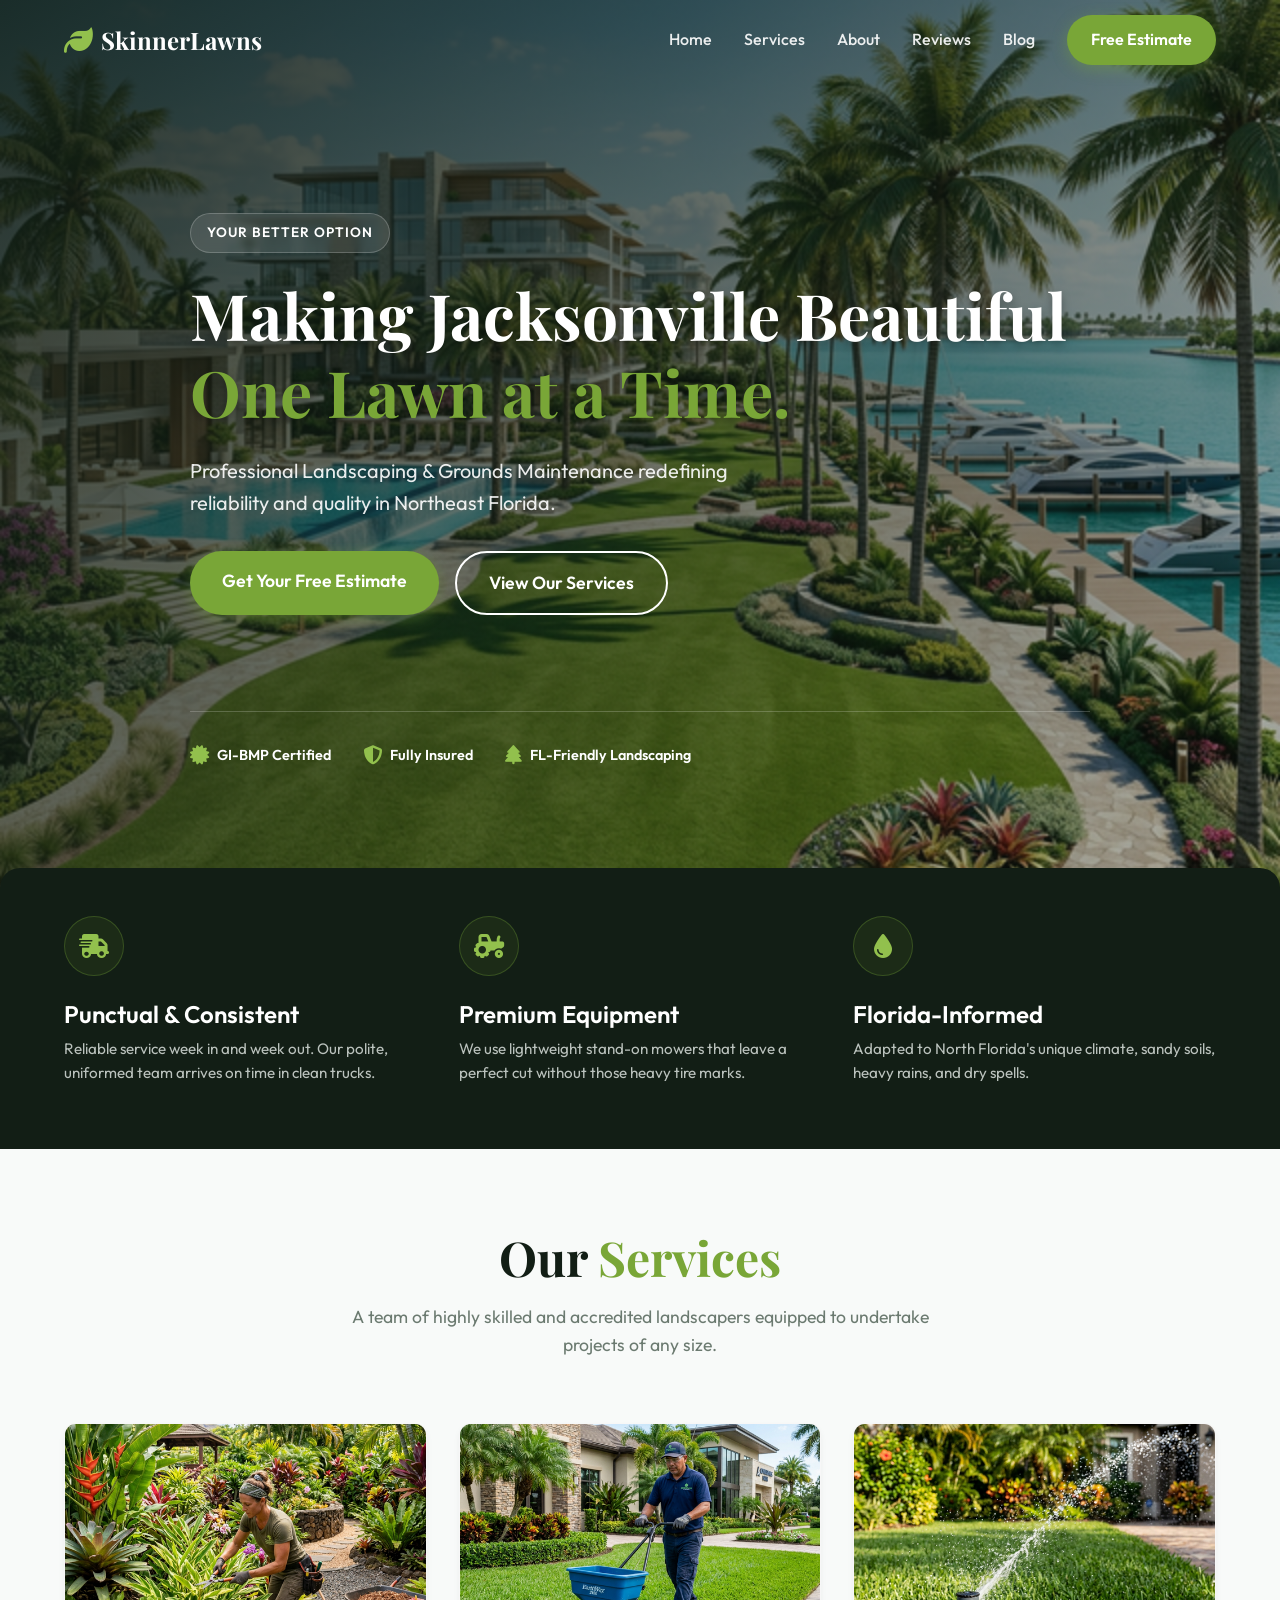
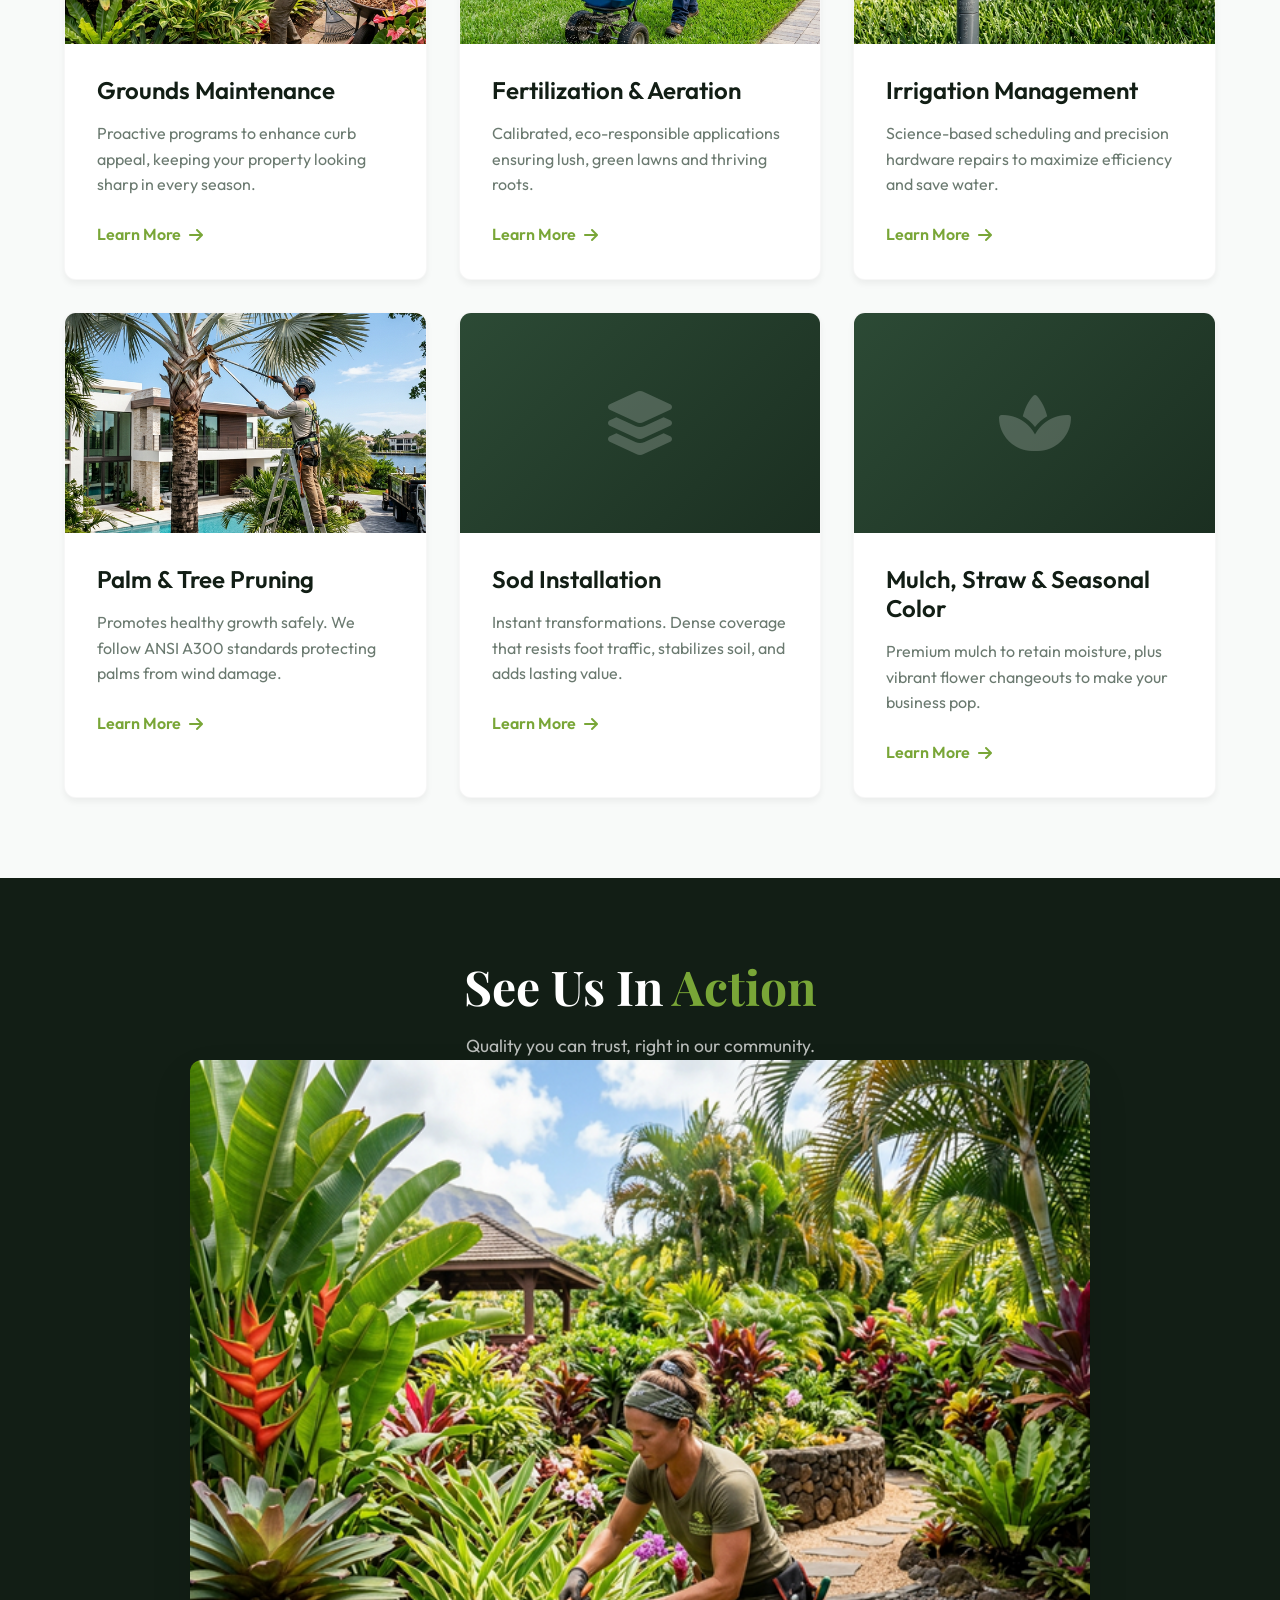
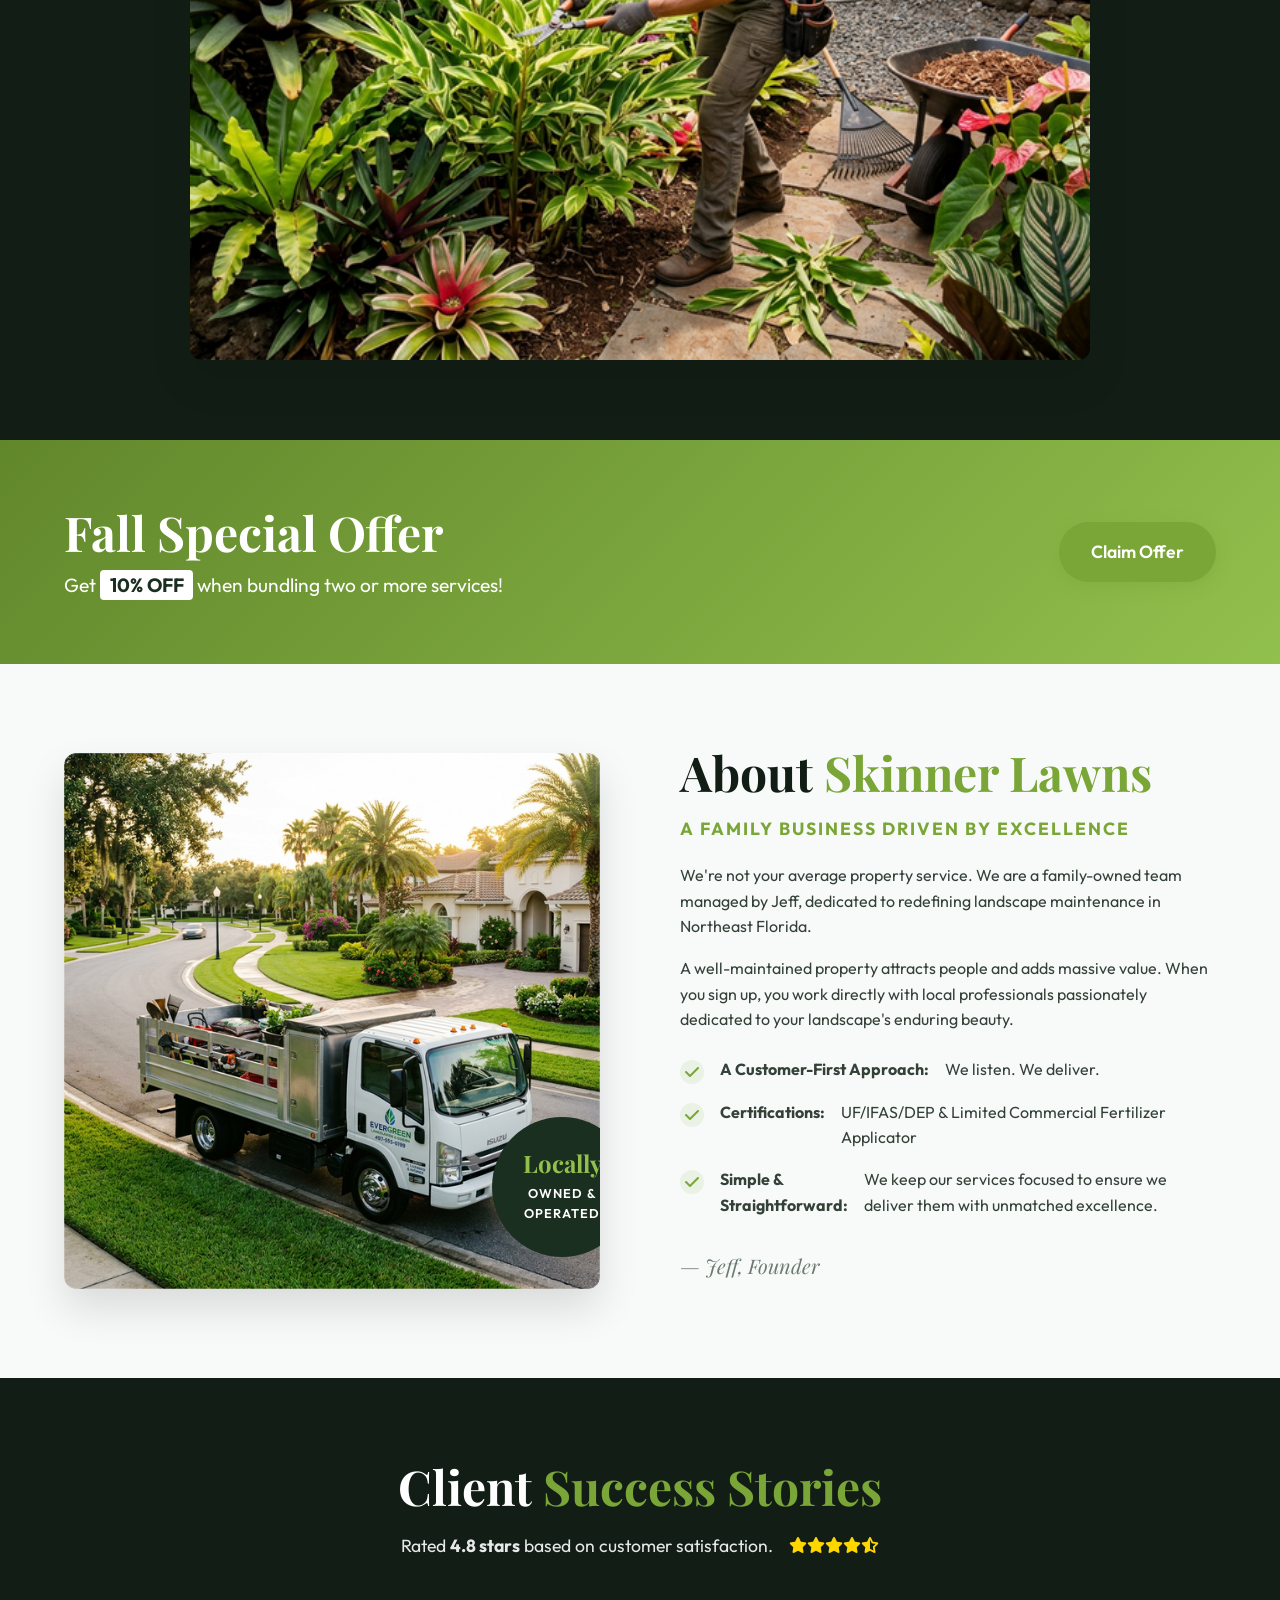
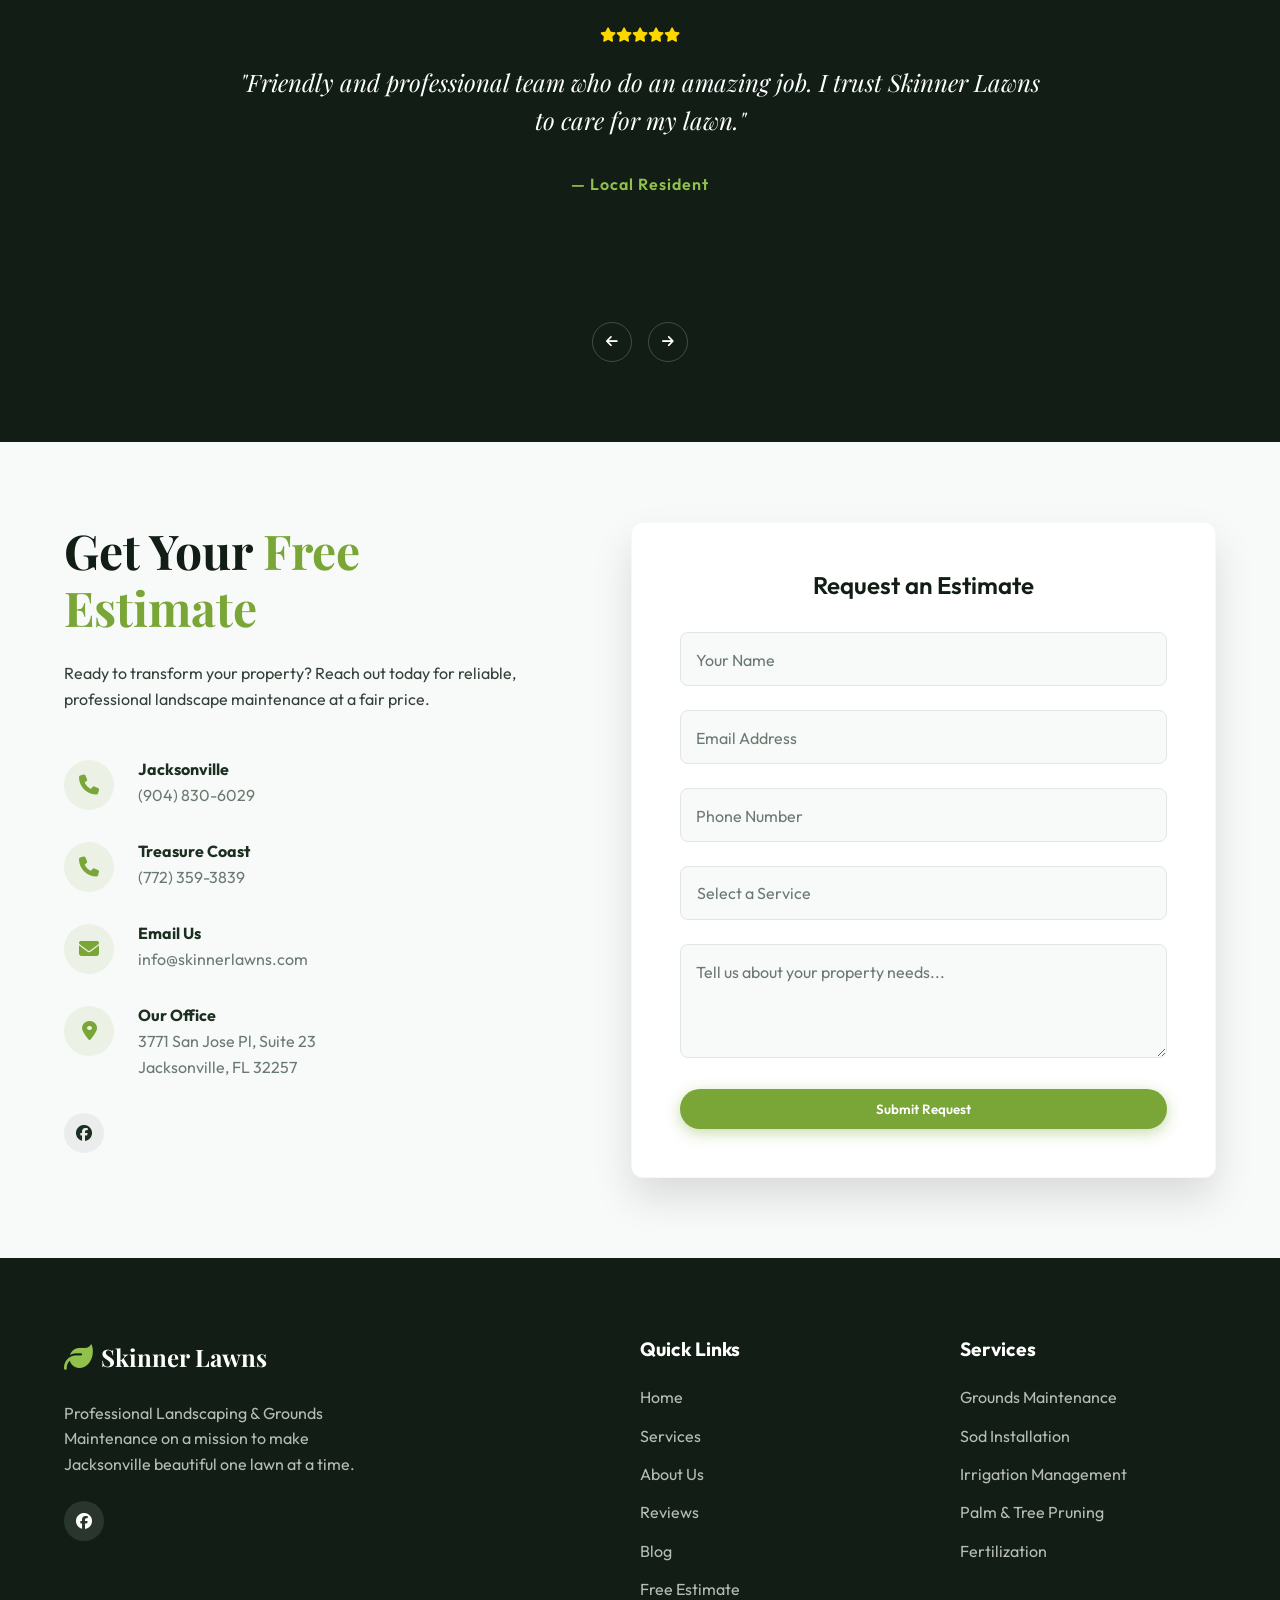
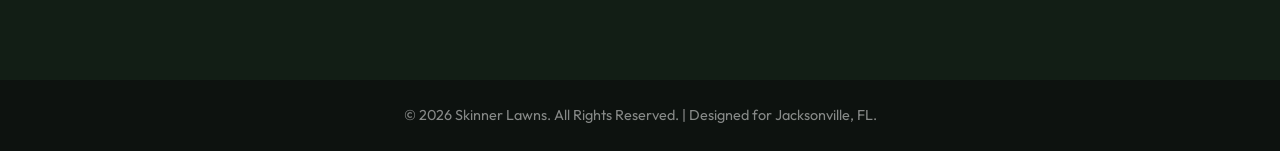
==== commit 5584ce74: "Add blog, SEO improvements, transparent navbar, and image hero - Replace Vimeo embeds with static im" ====
--- a/index.html
+++ b/index.html
@@ -5,12 +5,72 @@
     <meta charset="UTF-8">
     <meta name="viewport" content="width=device-width, initial-scale=1.0">
     <!-- SEO Meta Tags -->
-    <title>Skinner Lawns | Professional Landscaping & Grounds Maintenance in Jacksonville</title>
-    <meta name="description"
-        content="Skinner Lawns offers reliable, professional landscape maintenance for commercial and residential properties in Jacksonville, FL. Experts in Florida-Friendly Landscaping, sod, irrigation, and more.">
-    <meta name="keywords"
-        content="landscaping jacksonville, skinner lawns, grounds maintenance, lawn care, grass cutting, sod installation florida, irrigation repair">
+    <title>Skinner Lawns | Professional Landscaping & Grounds Maintenance in Jacksonville, FL</title>
+    <meta name="description" content="Skinner Lawns — Jacksonville's trusted landscaping & grounds maintenance company. GI-BMP certified, fully insured, Florida-Friendly. Free estimates for residential & commercial properties.">
+    <meta name="keywords" content="landscaping jacksonville fl, lawn care jacksonville, grounds maintenance jacksonville, sod installation jacksonville, irrigation repair jacksonville, palm tree pruning, fertilization jacksonville florida, skinner lawns">
     <meta name="author" content="Skinner Lawns">
+    <meta name="robots" content="index, follow">
+    <link rel="canonical" href="https://skinnerlawns.com/">
+    <!-- Open Graph -->
+    <meta property="og:type" content="website">
+    <meta property="og:url" content="https://skinnerlawns.com/">
+    <meta property="og:title" content="Skinner Lawns | Professional Landscaping in Jacksonville, FL">
+    <meta property="og:description" content="Family-owned landscaping & grounds maintenance serving Jacksonville and Northeast Florida. GI-BMP certified. Free estimates.">
+    <meta property="og:image" content="https://skinnerlawns.com/assets/hero_lawn.png">
+    <!-- Twitter Card -->
+    <meta name="twitter:card" content="summary_large_image">
+    <meta name="twitter:title" content="Skinner Lawns | Professional Landscaping in Jacksonville, FL">
+    <meta name="twitter:description" content="Family-owned landscaping & grounds maintenance serving Jacksonville and Northeast Florida. GI-BMP certified. Free estimates.">
+    <meta name="twitter:image" content="https://skinnerlawns.com/assets/hero_lawn.png">
+    <!-- Schema.org JSON-LD -->
+    <script type="application/ld+json">
+    {
+      "@context": "https://schema.org",
+      "@type": "LandscapingBusiness",
+      "name": "Skinner Lawns",
+      "description": "Professional landscaping and grounds maintenance company serving Jacksonville and Northeast Florida. Specializing in lawn maintenance, sod installation, irrigation management, palm & tree pruning, and fertilization.",
+      "url": "https://skinnerlawns.com",
+      "telephone": ["+19048306029", "+17723593839"],
+      "email": "info@skinnerlawns.com",
+      "address": {
+        "@type": "PostalAddress",
+        "streetAddress": "3771 San Jose Pl, Suite 23",
+        "addressLocality": "Jacksonville",
+        "addressRegion": "FL",
+        "postalCode": "32257",
+        "addressCountry": "US"
+      },
+      "geo": {
+        "@type": "GeoCoordinates",
+        "latitude": 30.2171,
+        "longitude": -81.6036
+      },
+      "areaServed": [
+        {"@type": "City", "name": "Jacksonville"},
+        {"@type": "City", "name": "Jacksonville Beach"},
+        {"@type": "City", "name": "Ponte Vedra"},
+        {"@type": "City", "name": "Orange Park"},
+        {"@type": "City", "name": "Fleming Island"}
+      ],
+      "priceRange": "$$",
+      "openingHoursSpecification": {
+        "@type": "OpeningHoursSpecification",
+        "dayOfWeek": ["Monday","Tuesday","Wednesday","Thursday","Friday"],
+        "opens": "07:00",
+        "closes": "18:00"
+      },
+      "sameAs": ["https://www.facebook.com/skinnerlawnservices/"],
+      "hasCredential": [
+        "GI-BMP Certified (UF/IFAS/DEP)",
+        "FDACS Limited Commercial Fertilizer Applicator"
+      ],
+      "aggregateRating": {
+        "@type": "AggregateRating",
+        "ratingValue": "4.8",
+        "reviewCount": "24"
+      }
+    }
+    </script>
     <!-- Fonts -->
     <link rel="preconnect" href="https://fonts.googleapis.com">
     <link rel="preconnect" href="https://fonts.gstatic.com" crossorigin>
@@ -36,6 +96,7 @@
                 <a href="#services">Services</a>
                 <a href="#about">About</a>
                 <a href="#testimonials">Reviews</a>
+                <a href="blog/index.html">Blog</a>
                 <a href="#contact" class="btn btn-primary">Free Estimate</a>
             </nav>
             <div class="mobile-menu-toggle">
@@ -47,10 +108,7 @@
     <!-- Hero Section -->
     <section id="home" class="hero">
         <div class="hero-bg">
-            <div class="video-container">
-                <iframe src="https://player.vimeo.com/video/823159631?background=1&autoplay=1&loop=1&byline=0&title=0"
-                    frameborder="0" allow="autoplay; fullscreen" allowfullscreen></iframe>
-            </div>
+            <img src="assets/hero_lawn.png" alt="Beautiful lawn maintained by Skinner Lawns">
         </div>
         <div class="hero-overlay"></div>
         <div class="container hero-content">
@@ -171,17 +229,14 @@
     </section>
 
     <!-- Video Showcase Section -->
-    <section class="video-showcase section-padding" style="background-color: var(--primary-dark); color: white;">
+    <section class="video-showcase section-padding">
         <div class="container">
             <div class="section-header text-center">
-                <h2 style="color: white;">See Us In <span class="text-accent">Action</span></h2>
-                <p style="color: rgba(255,255,255,0.7);">Quality you can trust, right in our community.</p>
-            </div>
-            <div class="video-wrapper"
-                style="position: relative; padding-bottom: 56.25%; height: 0; overflow: hidden; max-width: 900px; margin: 0 auto; border-radius: var(--border-radius); box-shadow: var(--shadow-lg);">
-                <iframe src="https://player.vimeo.com/video/1162400580?color=79a637&title=0&byline=0&portrait=0"
-                    style="position: absolute; top: 0; left: 0; width: 100%; height: 100%; border: 0;"
-                    allow="autoplay; fullscreen; picture-in-picture" allowfullscreen></iframe>
+                <h2>See Us In <span class="text-accent">Action</span></h2>
+                <p>Quality you can trust, right in our community.</p>
+            </div>
+            <div class="video-wrapper">
+                <img src="assets/service_mowing.png" alt="Skinner Lawns crew maintaining a property">
             </div>
         </div>
     </section>
@@ -359,6 +414,7 @@
                     <li><a href="#services">Services</a></li>
                     <li><a href="#about">About Us</a></li>
                     <li><a href="#testimonials">Reviews</a></li>
+                    <li><a href="blog/index.html">Blog</a></li>
                     <li><a href="#contact">Free Estimate</a></li>
                 </ul>
             </div>
--- a/styles.css
+++ b/styles.css
@@ -171,10 +171,17 @@
     left: 0;
     width: 100%;
     z-index: 1000;
-    background: rgba(255, 255, 255, 0.95);
+    background: transparent;
+    backdrop-filter: none;
+    border-bottom: 1px solid transparent;
+    transition: background 0.4s ease, border-color 0.4s ease, box-shadow 0.4s ease;
+}
+
+.navbar.scrolled {
+    background: rgba(255, 255, 255, 0.97);
     backdrop-filter: blur(10px);
     border-bottom: 1px solid rgba(0, 0, 0, 0.05);
-    transition: var(--transition);
+    box-shadow: var(--shadow-md);
 }
 
 .nav-container {
@@ -191,12 +198,22 @@
     font-size: 1.5rem;
     font-weight: 700;
     font-family: var(--font-serif);
+    color: white;
+    transition: color 0.4s ease;
+}
+
+.navbar.scrolled .logo {
     color: var(--primary-color);
 }
 
 .logo i {
+    color: var(--accent-light);
+    font-size: 1.8rem;
+    transition: color 0.4s ease;
+}
+
+.navbar.scrolled .logo i {
     color: var(--accent-color);
-    font-size: 1.8rem;
 }
 
 .nav-links {
@@ -207,8 +224,13 @@
 
 .nav-links a:not(.btn) {
     font-weight: 500;
+    color: rgba(255, 255, 255, 0.9);
+    position: relative;
+    transition: color 0.4s ease;
+}
+
+.navbar.scrolled .nav-links a:not(.btn) {
     color: var(--text-main);
-    position: relative;
 }
 
 .nav-links a:not(.btn)::after {
@@ -230,6 +252,11 @@
     display: none;
     font-size: 1.5rem;
     cursor: pointer;
+    color: white;
+    transition: color 0.4s ease;
+}
+
+.navbar.scrolled .mobile-menu-toggle {
     color: var(--primary-dark);
 }
 
@@ -254,36 +281,11 @@
     z-index: -2;
 }
 
-.video-container {
-    position: absolute;
-    top: 50%;
-    left: 50%;
-    width: 100vw;
-    height: 100vh;
-    transform: translate(-50%, -50%);
-    pointer-events: none;
-    overflow: hidden;
-}
-
-@media (min-aspect-ratio: 16/9) {
-    .video-container iframe {
-        width: 100vw;
-        height: 56.25vw;
-    }
-}
-
-@media (max-aspect-ratio: 16/9) {
-    .video-container iframe {
-        width: 177.78vh;
-        height: 100vh;
-    }
-}
-
-.video-container iframe {
-    position: absolute;
-    top: 50%;
-    left: 50%;
-    transform: translate(-50%, -50%);
+.hero-bg img {
+    width: 100%;
+    height: 100%;
+    object-fit: cover;
+    border-radius: 0;
 }
 
 .hero-overlay {
@@ -358,6 +360,35 @@
     font-size: 1.2rem;
 }
 
+/* --- VIDEO SHOWCASE --- */
+.video-showcase {
+    background-color: var(--primary-dark);
+    color: white;
+}
+
+.video-showcase .section-header h2 {
+    color: white;
+}
+
+.video-showcase .section-header p {
+    color: rgba(255, 255, 255, 0.7);
+}
+
+.video-wrapper {
+    max-width: 900px;
+    margin: 0 auto;
+    border-radius: var(--border-radius);
+    overflow: hidden;
+    box-shadow: var(--shadow-lg);
+}
+
+.video-wrapper img {
+    width: 100%;
+    height: auto;
+    display: block;
+    border-radius: 0;
+}
+
 /* --- VALUE PROP SECTION --- */
 .value-prop {
     background-color: var(--primary-dark);
